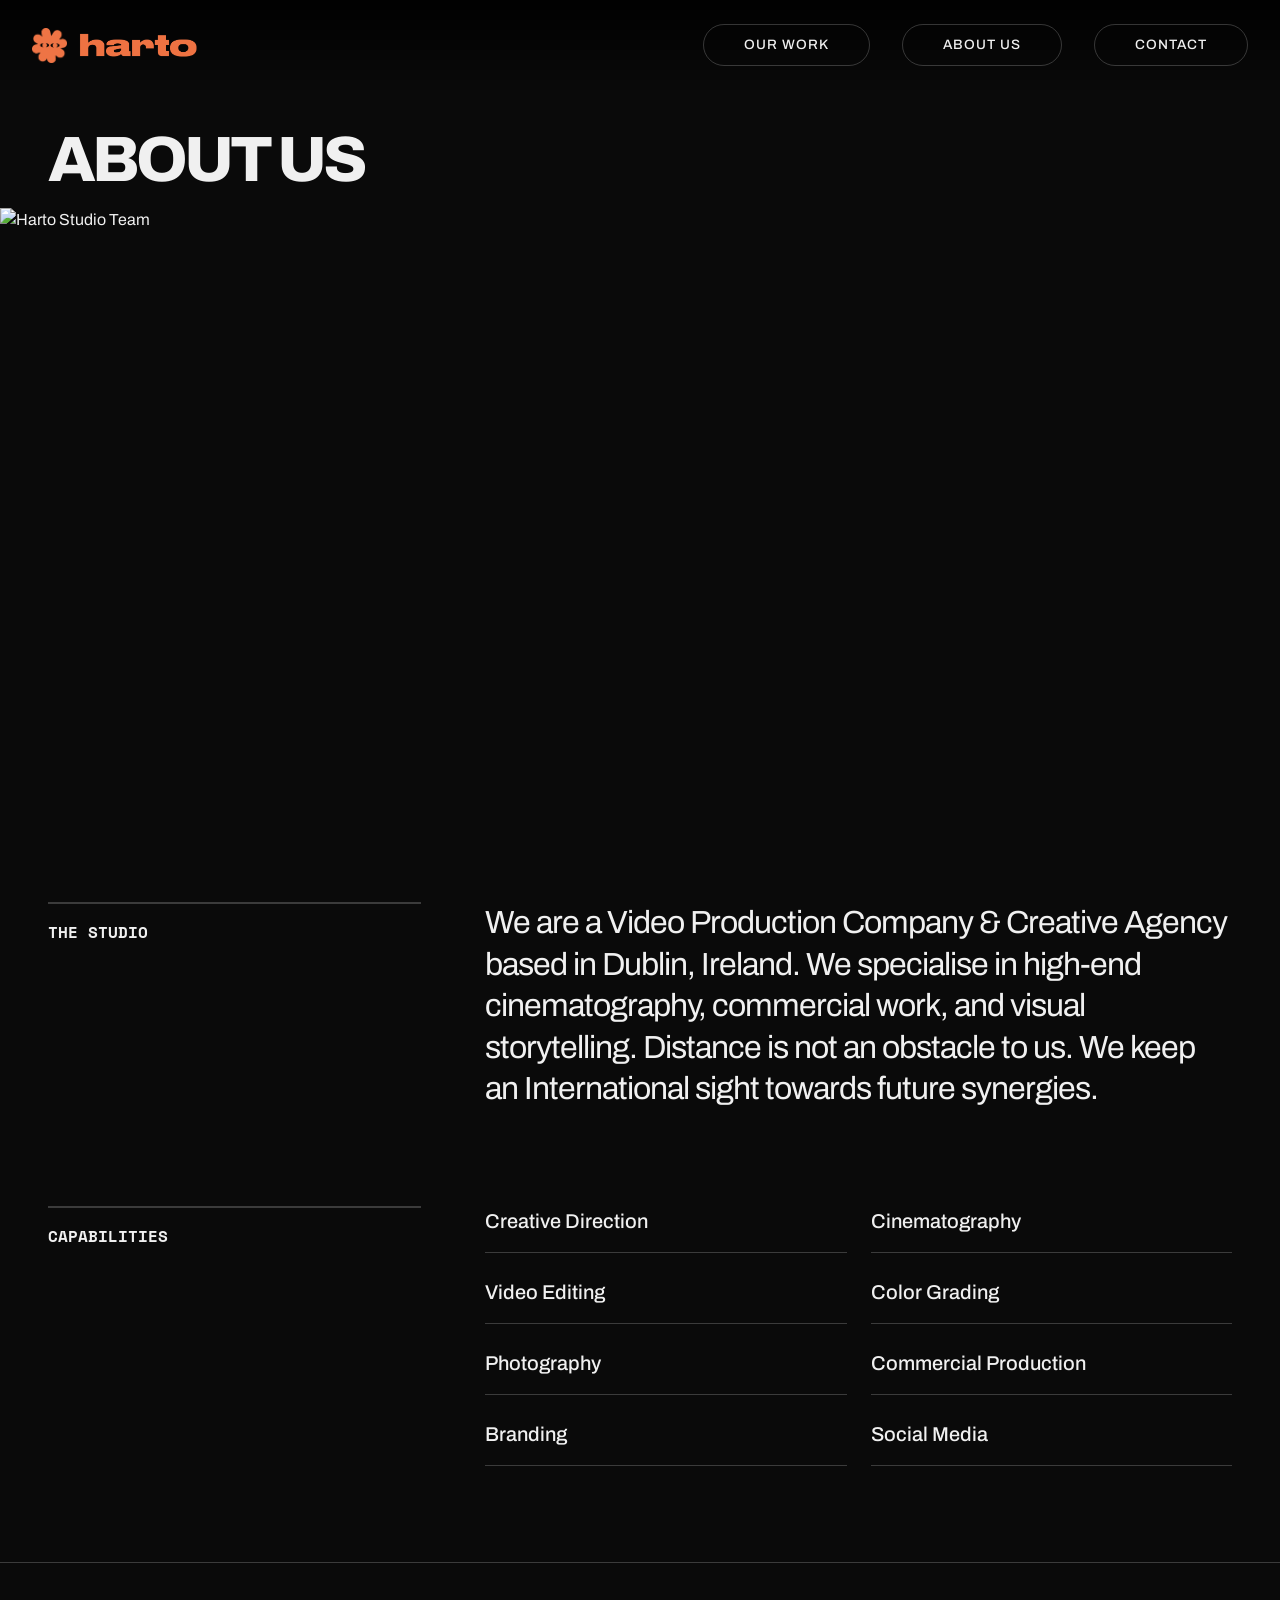
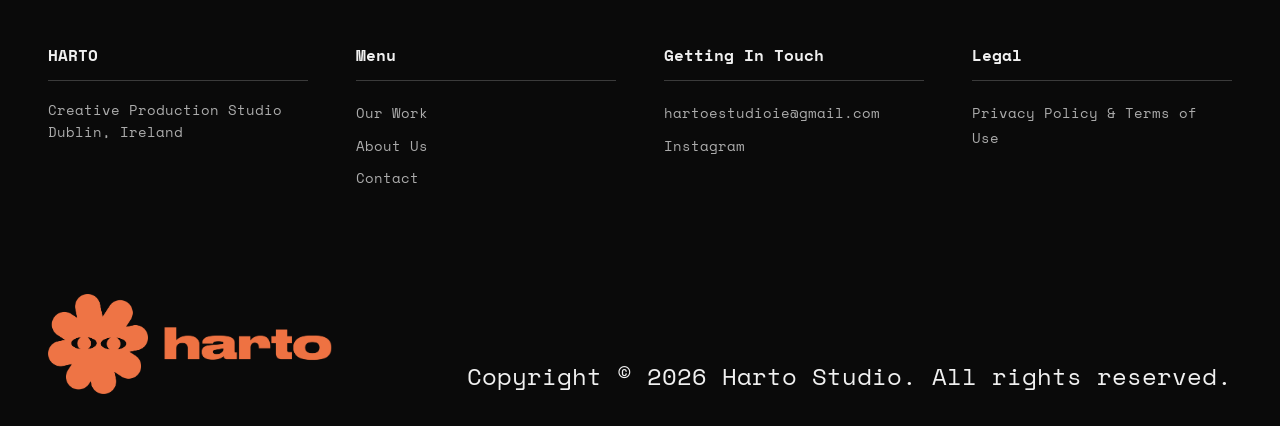
==== about-us.html @ 230cf4c4 "Harto Studio Copyright © Harto Studio by Ernesto Torrijos & Hector Sanchez Prieto. Designed by Diego" ====
<!DOCTYPE html>
<html lang="en">

<head>
    <meta charset="UTF-8">
    <meta name="viewport" content="width=device-width, initial-scale=1.0, viewport-fit=cover">
    <title>Harto Studio — About Us</title>
    <link rel="stylesheet" href="./css/style.css">
</head>

<body>
    <!-- Navbar -->
    <nav class="navbar" id="navbar">
        <a href="index.html" class="navbar__brand">
            <img src="./assets/images/harto-logo-icon.png" alt="Harto Icon" class="logo-icon">
            <img src="./assets/images/harto-logo.png" alt="Harto Studio" class="logo-text">
        </a>
        <div class="navbar__links">
            <a href="our-work.html" class="nav-btn">Our Work</a>
            <a href="about-us.html" class="nav-btn">About Us</a>
            <a href="contact.html" class="nav-btn">Contact</a>
        </div>
        <button class="navbar__toggle" id="navbarToggle" aria-label="Toggle menu">
            <span></span><span></span><span></span>
        </button>
    </nav>

    <!-- Page Title -->
    <header class="page-header">
        <h1>About Us</h1>
    </header>

    <!-- Hero -->
    <div class="about-hero">
        <img src="./assets/images/placeholder-6.jpg" alt="Harto Studio Team">
    </div>

    <!-- About Section -->
    <section class="about-section">
        <div>
            <h2>The Studio</h2>
        </div>
        <div>
            <p>We are a Video Production Company & Creative Agency based in Dublin, Ireland. We specialise in high-end
                cinematography, commercial work, and visual storytelling. Distance is not an obstacle to us. We keep an
                International sight towards future synergies.</p>
        </div>
    </section>

    <section class="about-section">
        <div>
            <h2>Capabilities</h2>
        </div>
        <div>
            <ul class="services-list">
                <li>Creative Direction</li>
                <li>Cinematography</li>
                <li>Video Editing</li>
                <li>Color Grading</li>
                <li>Photography</li>
                <li>Commercial Production</li>
                <li>Branding</li>
                <li>Social Media</li>
            </ul>
        </div>
    </section>

    <!-- Footer -->
    <footer class="site-footer">
        <div class="footer-grid">
            <div class="footer-col">
                <h4>HARTO</h4>
                <p>Creative Production Studio<br>Dublin, Ireland</p>
            </div>
            <div class="footer-col">
                <h4>Menu</h4>
                <ul class="footer-links">
                    <li><a href="our-work.html">Our Work</a></li>
                    <li><a href="about-us.html">About Us</a></li>
                    <li><a href="contact.html">Contact</a></li>
                </ul>
            </div>
            <div class="footer-col">
                <h4>Getting in Touch</h4>
                <ul class="footer-links">
                    <li><a href="mailto:hartoestudioie@gmail.com">hartoestudioie@gmail.com</a></li>
                    <li><a href="https://www.instagram.com/hartostudio" target="_blank"
                            rel="noopener noreferrer">Instagram</a></li>
                </ul>
            </div>
            <div class="footer-col">
                <h4>Legal</h4>
                <ul class="footer-links">
                    <!-- ID triggers the JS modal -->
                    <li><a href="#" id="openPrivacyModal">Privacy Policy & Terms of Use</a></li>
                </ul>
            </div>
        </div>
        <div class="footer-bottom">
            <div class="footer-logo">
                <img src="./assets/images/harto-logo-icon.png" class="logo-icon" alt="Harto Logo">
                <img src="./assets/images/harto-logo.png" class="logo-text" alt="Harto Studio">
            </div>
            <div class="footer-copyright">
                Copyright &copy; 2026 Harto Studio. All rights reserved.
            </div>
        </div>
    </footer>
    
    <!-- Privacy & Terms Modal -->
    <div class="modal-overlay" id="privacyModal">
        <div class="modal-content">
            <button class="modal-close" id="closePrivacyModal" aria-label="Close modal">&times;</button>
            <h2>Legal</h2>
            <div class="modal-body">
                <h3>Terms of Use</h3>
                <p>Welcome to Harto Studio. By accessing our website, you agree to be bound by these terms. All content,
                    videos, and media displayed on this site are the exclusive property of Harto Studio unless otherwise
                    noted. You may not distribute, reproduce, or use our work without explicit written permission.</p>
    
                <h3>Privacy Policy</h3>
                <p>Your privacy is important to us. Any information collected through our contact form is used strictly to
                    respond to your inquiries and project requests. We do not sell, trade, or otherwise transfer your
                    personal information to outside parties.</p>
            </div>
        </div>
    </div>

    <!-- JavaScript -->
    <script src="./js/script.js"></script>
</body>

</html>
---- css/style.css ----
/* =====================================================
   1. IMPORTS & VARIABLES
   ===================================================== */
@import url('https://fonts.googleapis.com/css2?family=Archivo:wght@300;400;500;600;700;800&family=Space+Mono:ital,wght@0,400;0,700;1,400&display=swap');

*,
*::before,
*::after {
    margin: 0;
    padding: 0;
    box-sizing: border-box;
}

:root {
    --navbar-height: 90px;
    --filmstrip-height: 100px;
    --color-bg: #0a0a0a;
    --color-text: #f0f0f0;
    --color-border: rgba(255, 255, 255, 0.2);
    --color-nav-bg: rgba(0, 0, 0, 0.9);
    --color-brand: #E56A45;
    --transition: 0.4s cubic-bezier(0.25, 1, 0.5, 1);
}

html {
    scroll-behavior: smooth;
}

body {
    font-family: 'Archivo', sans-serif;
    color: var(--color-text);
    background: var(--color-bg);
    line-height: 1.5;
    overflow-x: hidden;
}

/* =====================================================
   2. PAGE TRANSITIONS (Fade in/out, ignoring Navbar)
   ===================================================== */
@keyframes fadeInContent {
    from {
        opacity: 0;
    }

    to {
        opacity: 1;
    }
}

/* Fades in all main page wrappers smoothly, leaving nav untouched */
body>header,
body>main,
body>footer,
body>aside,
body>section,
body>div.about-hero {
    animation: fadeInContent 0.5s ease forwards;
    transition: opacity 0.5s ease;
}

/* Fades out all main page wrappers when navigating away */
body.fade-out>header,
body.fade-out>main,
body.fade-out>footer,
body.fade-out>aside,
body.fade-out>section,
body.fade-out>div.about-hero {
    opacity: 0;
    pointer-events: none;
    /* Prevents accidental clicks while fading out */
}

/* =====================================================
   3. INTRO OVERLAY
   ===================================================== */
.intro-overlay {
    position: fixed;
    top: 0;
    left: 0;
    width: 100vw;
    height: 100vh;
    background: #0a0a0a;
    z-index: 9999;
    display: flex;
    justify-content: center;
    align-items: center;
    transition: opacity 1s ease, visibility 1s ease;
}

.intro-overlay.hidden {
    opacity: 0;
    visibility: hidden;
}

.intro-content {
    display: flex;
    flex-direction: column;
    align-items: center;
    text-align: center;
}

.intro-icon {
    width: 80px;
    height: auto;
}

.intro-text {
    font-size: 1.5rem;
    color: #aaaaaa;
    font-weight: 400;
    letter-spacing: 3px;
    text-transform: uppercase;
    margin-top: 1.5rem;
}

.intro-brand {
    width: 250px;
    height: auto;
    margin-bottom: 1.5rem;
}

.intro-text-2 {
    font-size: 2rem;
    color: #aaaaaa;
    font-weight: 400;
    letter-spacing: 3px;
    text-transform: uppercase;
    margin-top: -2rem;
    margin-bottom: 2rem;
}

.enter-btn {
    font-family: 'Archivo', sans-serif;
    font-size: 1rem;
    text-transform: uppercase;
    letter-spacing: 2px;
    color: #ffffff;
    background: transparent;
    border: 1px solid rgba(255, 255, 255, 0.4);
    padding: 1rem 3.5rem;
    border-radius: 50px;
    cursor: pointer;
    transition: all var(--transition);
}

.enter-btn:hover {
    border-color: var(--color-brand);
    color: var(--color-brand);
}

/* =====================================================
   4. NAVBAR
   ===================================================== */
.navbar {
    position: fixed;
    top: 0;
    left: 0;
    width: 100%;
    height: var(--navbar-height);
    display: flex;
    align-items: center;
    justify-content: space-between;
    padding: 0 2rem;
    z-index: 1000;
    background: linear-gradient(to bottom, var(--color-nav-bg) 0%, transparent 100%);
}

.navbar__brand {
    display: flex;
    align-items: center;
    gap: 12px;
}

.logo-icon {
    height: 35px;
    width: auto;
}

.logo-text {
    height: 35px;
    width: auto;
    margin-top: 4px;
}

.navbar__links {
    display: flex;
    gap: 2rem;
}

.nav-btn {
    text-decoration: none;
    color: var(--color-text);
    font-weight: 500;
    font-size: 0.85rem;
    text-transform: uppercase;
    letter-spacing: 1px;
    padding: 0.6rem 2.5rem;
    border: 1px solid var(--color-border);
    border-radius: 50px;
    background: transparent;
    transition: all var(--transition);
}

.nav-btn:hover {
    color: var(--color-brand);
    border-color: var(--color-brand);
}

.navbar__toggle {
    display: none;
    flex-direction: column;
    justify-content: space-between;
    width: 30px;
    height: 20px;
    background: transparent;
    border: none;
    cursor: pointer;
    z-index: 1100;
}

.navbar__toggle span {
    display: block;
    width: 100%;
    height: 2px;
    background: var(--color-text);
    transition: all var(--transition);
}

/* =====================================================
   5. HOME PAGE (Gallery & Filmstrip)
   ===================================================== */
.gallery {
    display: flex;
    width: 100vw;
    height: 100vh;
    overflow-x: auto;
    overflow-y: hidden;
    scroll-snap-type: x mandatory;
    scrollbar-width: none;
}

.gallery::-webkit-scrollbar {
    display: none;
}

.gallery__item {
    flex: 0 0 100vw;
    height: 100vh;
    scroll-snap-align: center;
    position: relative;
}

.gallery__link {
    display: flex;
    align-items: flex-end;
    width: 100%;
    height: 100%;
    padding: 5rem 3rem calc(var(--filmstrip-height) + 2rem);
    text-decoration: none;
    color: #ffffff;
}

.gallery__video {
    position: absolute;
    top: 0;
    left: 0;
    width: 100%;
    height: 100%;
    object-fit: cover;
    z-index: -2;
}

.gallery__item::after {
    content: '';
    position: absolute;
    bottom: 0;
    left: 0;
    width: 100%;
    height: 60%;
    background: linear-gradient(to top, rgba(0, 0, 0, 0.95) 0%, transparent 100%);
    z-index: -1;
    pointer-events: none;
}

.gallery__content h2 {
    font-size: 2vw;
    font-weight: 700;
    letter-spacing: -2px;
    line-height: 1;
    margin-bottom: 0.5rem;
    transition: color var(--transition);
    filter: drop-shadow(3px 3px 3px black);
}

.gallery__link:hover .gallery__content h2 {
    color: var(--color-brand);
}

.gallery__content p {
    font-size: 1rem;
    font-family: 'Space Mono', monospace;
    text-transform: uppercase;
    letter-spacing: 2px;
    opacity: 0.8;
}

.filmstrip {
    position: fixed;
    bottom: 0;
    left: 0;
    width: 100%;
    height: var(--filmstrip-height);
    display: flex;
    background: #000;
    z-index: 1000;
    overflow-x: auto;
    scrollbar-width: none;
}

.filmstrip::-webkit-scrollbar {
    display: none;
}

.filmstrip::before,
.filmstrip::after {
    content: '';
    margin: auto;
}

.filmstrip__item {
    flex: 0 0 auto;
    width: 180px;
    height: 100%;
    cursor: pointer;
    overflow: hidden;
    position: relative;
    border-right: 1px solid rgba(255, 255, 255, 0.1);
}

.filmstrip__item video {
    width: 100%;
    height: 100%;
    object-fit: cover;
    opacity: 0.5;
    transition: opacity var(--transition), transform var(--transition);
    pointer-events: none;
}

.filmstrip__item.active video {
    opacity: 1;
}

.filmstrip__item.active::after {
    content: '';
    position: absolute;
    top: 0;
    left: 0;
    width: 100%;
    height: 4px;
    background: var(--color-brand);
}

.filmstrip__item:hover video {
    opacity: 1;
    transform: scale(1.05);
}

/* =====================================================
   Page Headers (Our Work, About Us, Contact)
   ===================================================== */
.page-header {
    padding: 10rem 3rem 3rem;
    background: var(--color-bg);
}

.page-header h1 {
    font-size: 5vw;
    font-weight: 800;
    text-transform: uppercase;
    line-height: 0;
    letter-spacing: -4px;
    margin: 0;
}

/* =====================================================
   6. OUR WORK
   ===================================================== */
.work-grid {
    display: grid;
    grid-template-columns: 1fr 1fr;
    border-top: 1px solid var(--color-border);
}

.work-item {
    border-bottom: 1px solid var(--color-border);
    border-right: 1px solid var(--color-border);
    text-decoration: none;
    color: var(--color-text);
    display: block;
}

.work-item:nth-child(even) {
    border-right: none;
}

.work-item__image {
    width: 100%;
    aspect-ratio: 16/9;
    overflow: hidden;
    background: #000;
}

.work-item__image img,
.work-item__image video {
    width: 100%;
    height: 100%;
    object-fit: cover;
    transition: transform 0.6s ease;
}

.work-item:hover .work-item__image img,
.work-item:hover .work-item__image video {
    transform: scale(1.04);
}

.work-item__meta {
    display: flex;
    justify-content: space-between;
    padding: 1.5rem;
    font-family: 'Space Mono', monospace;
    font-size: 0.85rem;
    text-transform: uppercase;
    border-top: 1px solid var(--color-border);
}

.work-item__meta span:last-child {
    opacity: 0.6;
}

.work-item--center {
    display: flex;
    justify-content: center;
    align-items: center;
    cursor: default;
    /* Removes the pointer cursor since it's not a link */
}

.work-item--center img {
    width: 30%;
    height: auto;
}

.brands-section {
    padding: 4rem 3rem;
    background: var(--color-bg);
    border-top: 1px solid var(--color-border);
    text-align: center;
}

.brands-title {
    font-size: 2rem;
    text-transform: uppercase;
    letter-spacing: 2px;
    margin-bottom: 3.5rem;
    color: var(--color-text);
}

.brands-container {
    display: flex;
    justify-content: center;
    align-items: center;
    flex-wrap: wrap;
    gap: 4.5rem;
    max-width: 1200px;
    margin: 0 auto;
}

.brand-logo {
    height: 50px;
    width: auto;
    object-fit: contain;
    opacity: 0.7;
    transition: opacity var(--transition), transform var(--transition);
}

.brand-logo:hover {
    opacity: 1;
    transform: scale(1.05);
}

/* =====================================================
   7. ABOUT US
   ===================================================== */
.about-hero {
    width: 100vw;
    height: 70vh;
    margin-bottom: 4rem;
    overflow: hidden;
}

.about-hero img {
    width: 100%;
    height: 100%;
    object-fit: cover;
}

.about-section {
    display: grid;
    grid-template-columns: 1fr 2fr;
    gap: 4rem;
    padding: 0 3rem 6rem;
}

.about-section h2 {
    font-family: 'Space Mono', monospace;
    font-size: 1rem;
    text-transform: uppercase;
    border-top: 2px solid var(--color-border);
    padding-top: 1rem;
}

.about-section p {
    font-size: 2rem;
    font-weight: 400;
    line-height: 1.3;
    letter-spacing: -1px;
}

.services-list {
    list-style: none;
    display: grid;
    grid-template-columns: 1fr 1fr;
    gap: 1.5rem;
    font-size: 1.25rem;
    font-weight: 500;
}

.services-list li {
    padding-bottom: 1rem;
    border-bottom: 1px solid var(--color-border);
}

/* =====================================================
   11. CONTACT FORM
   ===================================================== */
.contact-page-wrapper {
    min-height: 100vh;
    display: flex;
    flex-direction: column;
}

.contact-section {
    padding: 0 3rem 6rem;
    background: var(--color-bg);
}

.contact-container {
    display: grid;
    grid-template-columns: 1fr 2fr;
    gap: 4rem;
    border-top: 2px solid var(--color-border);
    padding-top: 3rem;
}

.contact-info h3 {
    font-family: 'Space Mono', monospace;
    font-size: 1rem;
    text-transform: uppercase;
    margin-bottom: 1rem;
    color: var(--color-brand);
}

.contact-info p {
    font-size: 1.5rem;
    font-weight: 300;
    line-height: 1.4;
    letter-spacing: -0.5px;
    opacity: 0.9;
}

.contact-form {
    display: flex;
    flex-direction: column;
    gap: 2.5rem;
}

.form-group {
    display: flex;
    flex-direction: column;
    gap: 0.8rem;
}

.form-group label {
    font-family: 'Space Mono', monospace;
    font-size: 0.85rem;
    text-transform: uppercase;
    opacity: 0.7;
    letter-spacing: 1px;
}

.contact-form input,
.contact-form textarea {
    width: 100%;
    background: transparent;
    border: none;
    border-bottom: 1px solid var(--color-border);
    color: var(--color-text);
    font-family: 'Archivo', sans-serif;
    font-size: 1.25rem;
    padding: 0.5rem 0;
    transition: border-color var(--transition);
    resize: vertical;
    /* Allows users to resize textarea vertically but not horizontally */
}

.contact-form input:focus,
.contact-form textarea:focus {
    outline: none;
    border-bottom-color: var(--color-brand);
}

.contact-form input::placeholder,
.contact-form textarea::placeholder {
    color: rgba(255, 255, 255, 0.2);
    font-size: 1rem;
}

.submit-btn {
    align-self: flex-start;
    font-family: 'Archivo', sans-serif;
    font-size: 1rem;
    text-transform: uppercase;
    letter-spacing: 2px;
    color: var(--color-text);
    background: transparent;
    border: 1px solid var(--color-border);
    padding: 1rem 3.5rem;
    border-radius: 50px;
    cursor: pointer;
    transition: all var(--transition);
    margin-top: 1rem;
}

.submit-btn:hover {
    border-color: var(--color-brand);
    color: var(--color-brand);
}

/* =====================================================
   8. FOOTER
   ===================================================== */
.site-footer {
    background: var(--color-bg);
    color: var(--color-text);
    padding: 5rem 3rem 2rem;
    font-family: 'Space Mono', monospace;
    border-top: 1px solid var(--color-border);
}

.footer-grid {
    display: grid;
    grid-template-columns: repeat(4, 1fr);
    gap: 3rem;
    margin-bottom: 6rem;
}

.footer-col h4 {
    font-size: 1rem;
    font-weight: 700;
    text-transform: capitalize;
    border-bottom: 1px solid var(--color-border);
    padding-bottom: 0.8rem;
    margin-bottom: 1.2rem;
}

.footer-col p,
.footer-col a {
    font-size: 0.85rem;
    color: var(--color-text);
    opacity: 0.7;
    line-height: 1.6;
    text-decoration: none;
    transition: color var(--transition);
}

.footer-col a:hover {
    color: var(--color-brand);
    opacity: 1;
}

.footer-links {
    list-style: none;
}

.footer-links li {
    margin-bottom: 0.5rem;
}

.mt-2 {
    margin-top: 3rem;
}

.footer-bottom {
    display: flex;
    justify-content: space-between;
    align-items: flex-end;
}

.footer-logo {
    display: flex;
    align-items: center;
    gap: 15px;
}

.footer-logo .logo-icon {
    height: 100px;
    width: auto;
}

.footer-logo .logo-text {
    height: 50px;
    width: auto;
    margin-top: 5px;
}

.footer-copyright {
    font-size: 1.5rem;
    font-weight: 400;
}

/* =====================================================
   MODAL (Privacy & Terms)
   ===================================================== */
.modal-overlay {
    position: fixed;
    top: 0;
    left: 0;
    width: 100vw;
    height: 100vh;
    background: rgba(0, 0, 0, 0.85);
    backdrop-filter: blur(5px);
    z-index: 10000;
    display: flex;
    justify-content: center;
    align-items: center;
    opacity: 0;
    visibility: hidden;
    transition: opacity var(--transition), visibility var(--transition);
}

.modal-overlay.active {
    opacity: 1;
    visibility: visible;
}

.modal-content {
    background: var(--color-bg);
    border: 1px solid var(--color-border);
    width: 90%;
    max-width: 800px;
    max-height: 80vh;
    padding: 4rem 3rem;
    position: relative;
    overflow-y: auto;
    transform: translateY(30px);
    transition: transform var(--transition);
}

.modal-overlay.active .modal-content {
    transform: translateY(0);
}

.modal-content h2 {
    font-size: 2.5rem;
    font-weight: 700;
    letter-spacing: -1px;
    margin-bottom: 1rem;
    border-bottom: 1px solid var(--color-border);
    padding-bottom: 1rem;
}

.modal-close {
    position: absolute;
    top: 1.5rem;
    right: 2rem;
    background: transparent;
    border: none;
    color: var(--color-text);
    font-size: 2.5rem;
    cursor: pointer;
    line-height: 1;
    transition: color var(--transition);
}

.modal-close:hover {
    color: var(--color-brand);
}

.modal-body {
    font-size: 1rem;
    line-height: 1.6;
    opacity: 0.8;
}

.modal-body h3 {
    color: var(--color-brand);
    margin: 2rem 0 0.5rem;
    font-family: 'Space Mono', monospace;
    text-transform: uppercase;
    font-size: 1rem;
    letter-spacing: 1px;
}

/* Footer Legal Link Styling */
.footer-legal a {
    font-family: 'Space Mono', monospace;
    font-size: 0.85rem;
    color: var(--color-text);
    opacity: 0.5;
    text-decoration: none;
    text-transform: uppercase;
    transition: all var(--transition);
}

.footer-legal a:hover {
    opacity: 1;
    color: var(--color-brand);
}

/* =====================================================
   9. PROJECT PAGES (Individual Video/Gallery)
   ===================================================== */
.project-hero {
    position: relative;
    width: 100vw;
    height: 100vh;
    overflow: hidden;
}

.project-hero__video {
    width: 100%;
    height: 100%;
    object-fit: cover;
}

.project-header {
    text-align: center;
    padding: 6rem 2rem;
    background: var(--color-bg);
}

.project-header h1 {
    font-size: 4rem;
    font-weight: 700;
    letter-spacing: -2px;
    margin-bottom: 0.5rem;
}

.project-header p {
    font-family: 'Space Mono', monospace;
    font-size: 1rem;
    opacity: 0.7;
    text-transform: uppercase;
    letter-spacing: 2px;
}

/* --- Project Description Styling --- */
.project-meta {
    margin-bottom: 4rem;
    /* Adds breathing room between the title/meta and the description */
}

.project-description {
    max-width: 1000px;
    margin: 0 auto;
    text-align: left;
    display: flex;
    flex-direction: column;
    gap: 1.2rem;
}

.project-description h3 {
    font-size: 2rem;
    font-weight: 400;
    line-height: 1.3;
    letter-spacing: -1px;
}

.project-header .project-description p {
    font-family: 'Archivo', sans-serif;
    font-size: 1.15rem;
    font-weight: 300;
    text-transform: none;
    letter-spacing: normal;
    opacity: 0.85;
    line-height: 1.6;
}

.project-gallery {
    display: flex;
    flex-direction: column;
    width: 100vw;
    background: var(--color-bg);
}

.gallery-row {
    display: flex;
    width: 100%;
}

.gallery-row img {
    width: 100%;
    height: auto;
    object-fit: cover;
    display: block;
}

.gallery-row--full img {
    width: 100%;
}

.gallery-row--half img {
    width: 50%;
}

.gallery-row--asym img:first-child {
    width: 60%;
}

.gallery-row--asym img:last-child {
    width: 40%;
}

/* =====================================================
   10. RESPONSIVENESS
   ===================================================== */
@media (max-width: 1024px) {
    .contact-container {
        grid-template-columns: 1fr;
        gap: 3rem;
    }

    .footer-grid {
        grid-template-columns: repeat(2, 1fr);
    }

    .about-section {
        grid-template-columns: 1fr;
        gap: 2rem;
    }

    .about-section p {
        font-size: 1.5rem;
    }

    .brands-container {
        gap: 3rem;
    }

    .brand-logo {
        height: 35px;
    }
}

@media (max-width: 900px) {
    .navbar {
        justify-content: space-between;
    }

    .logo-text {
        display: none;
    }

    .navbar__links {
        position: fixed;
        top: 0;
        right: -100%;
        width: 100vw;
        height: 100vh;
        background: var(--color-bg);
        flex-direction: column;
        justify-content: center;
        align-items: center;
        transition: right var(--transition);
    }

    .navbar__links.active {
        right: 0;
    }

    .navbar__toggle {
        display: flex;
    }

    .navbar__toggle.open span:nth-child(1) {
        transform: rotate(45deg);
    }

    .navbar__toggle.open span:nth-child(2) {
        opacity: 0;
    }

    .navbar__toggle.open span:nth-child(3) {
        transform: rotate(-45deg);
    }

    .nav-btn {
        border: none;
        font-size: 1.5rem;
    }

    .work-grid {
        grid-template-columns: 1fr;
    }

    .work-item {
        border-right: none;
    }

    .page-header h1 {
        font-size: 10vw;
    }
}

@media (max-width: 768px) {

    /* Improved mobile padding for better readability */
    .page-header {
        padding: 8rem 2rem 2rem;
    }

    .about-section,
    .contact-section {
        padding: 0 2rem 4rem;
    }

    .site-footer {
        padding: 4rem 2rem 2rem;
    }

    .project-header {
        padding: 5rem 1.5rem;
    }

    .project-description h3 {
        font-size: 1.5rem;
    }

    .project-header .project-description p {
        font-size: 1rem;
    }

    .footer-grid {
        grid-template-columns: 1fr;
        gap: 2.5rem;
        margin-bottom: 4rem;
    }

    .footer-bottom {
        flex-direction: column;
        align-items: flex-start;
        gap: 1.5rem;
    }

    .gallery__content h2 {
        font-size: 2.5rem;
    }

    .project-header h1 {
        font-size: 2.5rem;
    }

    .gallery-row--half,
    .gallery-row--asym {
        flex-direction: column;
    }

    .gallery-row--half img,
    .gallery-row--asym img:first-child,
    .gallery-row--asym img:last-child {
        width: 100%;
    }

    .services-list {
        grid-template-columns: 1fr;
    }

    /* Brands section mobile adaptations */
    .brands-section {
        padding: 4rem 2rem;
    }

    .brands-container {
        gap: 2rem;
    }

    .brand-logo {
        height: 30px;
        max-width: 40%;
        /* Prevents logos from overflowing on small screens */
    }
}

@media (max-width: 480px) {
    .page-header h1 {
        font-size: 12vw;
    }

    .footer-copyright {
        font-size: 1rem;
        /* Scaled down the copyright text for phones */
    }

    .brands-container {
        gap: 1.5rem;
    }

    .brand-logo {
        height: 25px;
        max-width: 45%;
    }
}
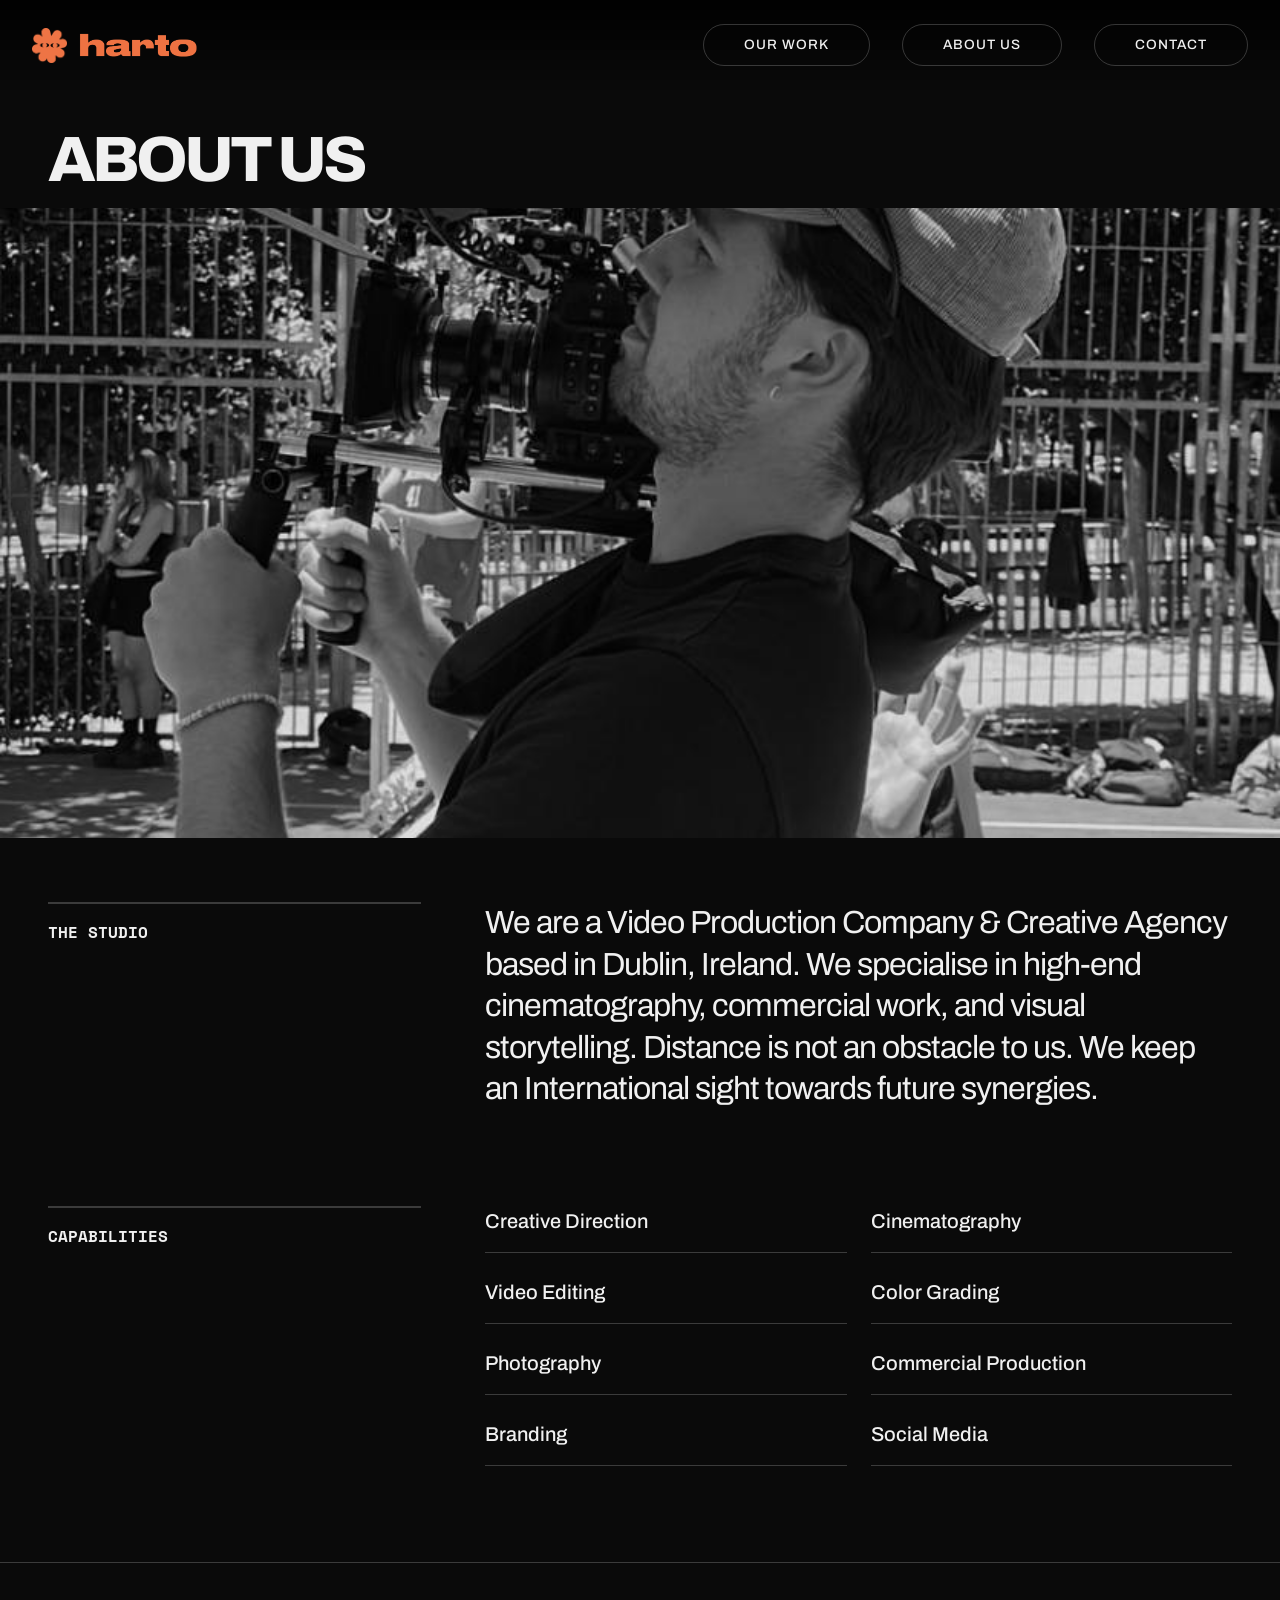
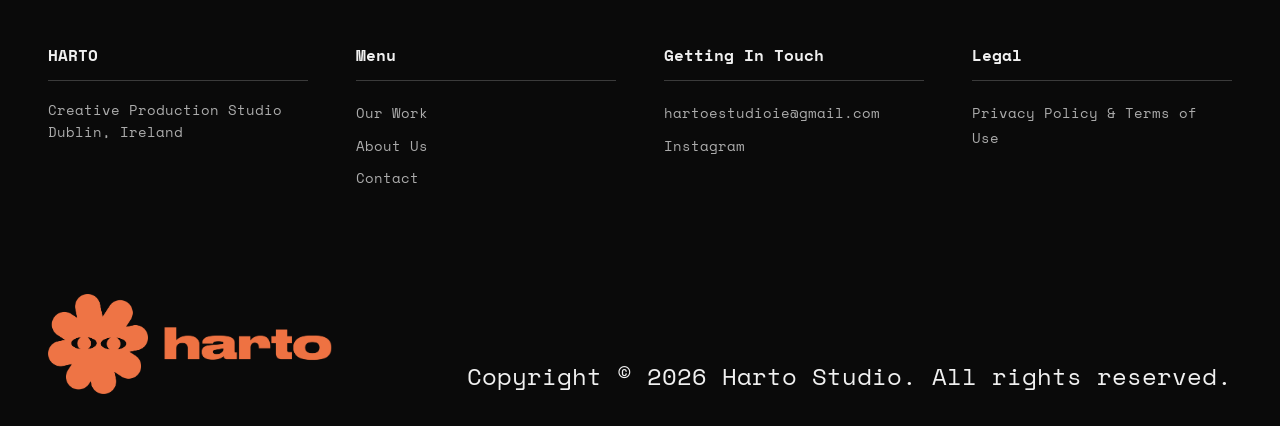
==== commit 5881a657: "Update team image in about-us.html" ====
--- a/about-us.html
+++ b/about-us.html
@@ -5,6 +5,7 @@
     <meta charset="UTF-8">
     <meta name="viewport" content="width=device-width, initial-scale=1.0, viewport-fit=cover">
     <title>Harto Studio — About Us</title>
+    <link rel="icon" type="image/x-icon" href="./assets/images/harto-logo-icon.png">
     <link rel="stylesheet" href="./css/style.css">
 </head>
 
@@ -32,7 +33,7 @@
 
     <!-- Hero -->
     <div class="about-hero">
-        <img src="./assets/images/placeholder-6.jpg" alt="Harto Studio Team">
+        <img src="./assets/images/about-us.jpeg" alt="Harto Studio Team">
     </div>
 
     <!-- About Section -->
@@ -106,7 +107,7 @@
             </div>
         </div>
     </footer>
-    
+
     <!-- Privacy & Terms Modal -->
     <div class="modal-overlay" id="privacyModal">
         <div class="modal-content">
@@ -117,9 +118,10 @@
                 <p>Welcome to Harto Studio. By accessing our website, you agree to be bound by these terms. All content,
                     videos, and media displayed on this site are the exclusive property of Harto Studio unless otherwise
                     noted. You may not distribute, reproduce, or use our work without explicit written permission.</p>
-    
+
                 <h3>Privacy Policy</h3>
-                <p>Your privacy is important to us. Any information collected through our contact form is used strictly to
+                <p>Your privacy is important to us. Any information collected through our contact form is used strictly
+                    to
                     respond to your inquiries and project requests. We do not sell, trade, or otherwise transfer your
                     personal information to outside parties.</p>
             </div>
@@ -130,4 +132,4 @@
     <script src="./js/script.js"></script>
 </body>
 
-</html>+</html>
--- a/css/style.css
+++ b/css/style.css
@@ -67,7 +67,6 @@
 body.fade-out>div.about-hero {
     opacity: 0;
     pointer-events: none;
-    /* Prevents accidental clicks while fading out */
 }
 
 /* =====================================================
@@ -78,7 +77,7 @@
     top: 0;
     left: 0;
     width: 100vw;
-    height: 100vh;
+    height: 100dvh;
     background: #0a0a0a;
     z-index: 9999;
     display: flex;
@@ -161,7 +160,7 @@
     align-items: center;
     justify-content: space-between;
     padding: 0 2rem;
-    z-index: 1000;
+    z-index: 1005;
     background: linear-gradient(to bottom, var(--color-nav-bg) 0%, transparent 100%);
 }
 
@@ -169,6 +168,8 @@
     display: flex;
     align-items: center;
     gap: 12px;
+    position: relative;
+    z-index: 1010;
 }
 
 .logo-icon {
@@ -215,7 +216,7 @@
     background: transparent;
     border: none;
     cursor: pointer;
-    z-index: 1100;
+    z-index: 1010;
 }
 
 .navbar__toggle span {
@@ -232,7 +233,7 @@
 .gallery {
     display: flex;
     width: 100vw;
-    height: 100vh;
+    height: 100dvh;
     overflow-x: auto;
     overflow-y: hidden;
     scroll-snap-type: x mandatory;
@@ -245,7 +246,7 @@
 
 .gallery__item {
     flex: 0 0 100vw;
-    height: 100vh;
+    height: 100dvh;
     scroll-snap-align: center;
     position: relative;
 }
@@ -366,7 +367,7 @@
 }
 
 /* =====================================================
-   Page Headers (Our Work, About Us, Contact)
+   Page Headers
    ===================================================== */
 .page-header {
     padding: 10rem 3rem 3rem;
@@ -442,7 +443,6 @@
     justify-content: center;
     align-items: center;
     cursor: default;
-    /* Removes the pointer cursor since it's not a link */
 }
 
 .work-item--center img {
@@ -541,7 +541,7 @@
 }
 
 /* =====================================================
-   11. CONTACT FORM
+   8. CONTACT
    ===================================================== */
 .contact-page-wrapper {
     min-height: 100vh;
@@ -610,7 +610,6 @@
     padding: 0.5rem 0;
     transition: border-color var(--transition);
     resize: vertical;
-    /* Allows users to resize textarea vertically but not horizontally */
 }
 
 .contact-form input:focus,
@@ -647,7 +646,7 @@
 }
 
 /* =====================================================
-   8. FOOTER
+   9. FOOTER
    ===================================================== */
 .site-footer {
     background: var(--color-bg);
@@ -729,14 +728,14 @@
 }
 
 /* =====================================================
-   MODAL (Privacy & Terms)
+   10. MODAL (Privacy & Terms)
    ===================================================== */
 .modal-overlay {
     position: fixed;
     top: 0;
     left: 0;
     width: 100vw;
-    height: 100vh;
+    height: 100dvh;
     background: rgba(0, 0, 0, 0.85);
     backdrop-filter: blur(5px);
     z-index: 10000;
@@ -811,7 +810,6 @@
     letter-spacing: 1px;
 }
 
-/* Footer Legal Link Styling */
 .footer-legal a {
     font-family: 'Space Mono', monospace;
     font-size: 0.85rem;
@@ -828,12 +826,12 @@
 }
 
 /* =====================================================
-   9. PROJECT PAGES (Individual Video/Gallery)
+   11. PROJECT PAGES (Individual Video/Gallery)
    ===================================================== */
 .project-hero {
     position: relative;
     width: 100vw;
-    height: 100vh;
+    height: 100dvh;
     overflow: hidden;
 }
 
@@ -864,10 +862,8 @@
     letter-spacing: 2px;
 }
 
-/* --- Project Description Styling --- */
 .project-meta {
     margin-bottom: 4rem;
-    /* Adds breathing room between the title/meta and the description */
 }
 
 .project-description {
@@ -932,7 +928,7 @@
 }
 
 /* =====================================================
-   10. RESPONSIVENESS
+   12. RESPONSIVENESS
    ===================================================== */
 @media (max-width: 1024px) {
     .contact-container {
@@ -976,11 +972,13 @@
         top: 0;
         right: -100%;
         width: 100vw;
-        height: 100vh;
+        height: 100dvh;
         background: var(--color-bg);
         flex-direction: column;
-        justify-content: center;
+        justify-content: flex-start;
+        padding-top: 25dvh;
         align-items: center;
+        gap: 2.5rem;
         transition: right var(--transition);
     }
 
@@ -990,10 +988,12 @@
 
     .navbar__toggle {
         display: flex;
+        position: relative;
+        z-index: 1010;
     }
 
     .navbar__toggle.open span:nth-child(1) {
-        transform: rotate(45deg);
+        transform: rotate(45deg) translate(5px, 5px);
     }
 
     .navbar__toggle.open span:nth-child(2) {
@@ -1001,7 +1001,7 @@
     }
 
     .navbar__toggle.open span:nth-child(3) {
-        transform: rotate(-45deg);
+        transform: rotate(-45deg) translate(5px, -5px);
     }
 
     .nav-btn {
@@ -1023,8 +1023,26 @@
 }
 
 @media (max-width: 768px) {
-
-    /* Improved mobile padding for better readability */
+    .intro-icon {
+        width: 60px;
+    }
+
+    .intro-text {
+        font-size: 1.2rem;
+        margin-top: 1rem;
+    }
+
+    .intro-brand {
+        width: 180px;
+        margin-bottom: 1rem;
+    }
+
+    .intro-text-2 {
+        font-size: 1.5rem;
+        margin-top: -1.5rem;
+        margin-bottom: 1.5rem;
+    }
+
     .page-header {
         padding: 8rem 2rem 2rem;
     }
@@ -1085,7 +1103,6 @@
         grid-template-columns: 1fr;
     }
 
-    /* Brands section mobile adaptations */
     .brands-section {
         padding: 4rem 2rem;
     }
@@ -1097,7 +1114,6 @@
     .brand-logo {
         height: 30px;
         max-width: 40%;
-        /* Prevents logos from overflowing on small screens */
     }
 }
 
@@ -1108,7 +1124,6 @@
 
     .footer-copyright {
         font-size: 1rem;
-        /* Scaled down the copyright text for phones */
     }
 
     .brands-container {
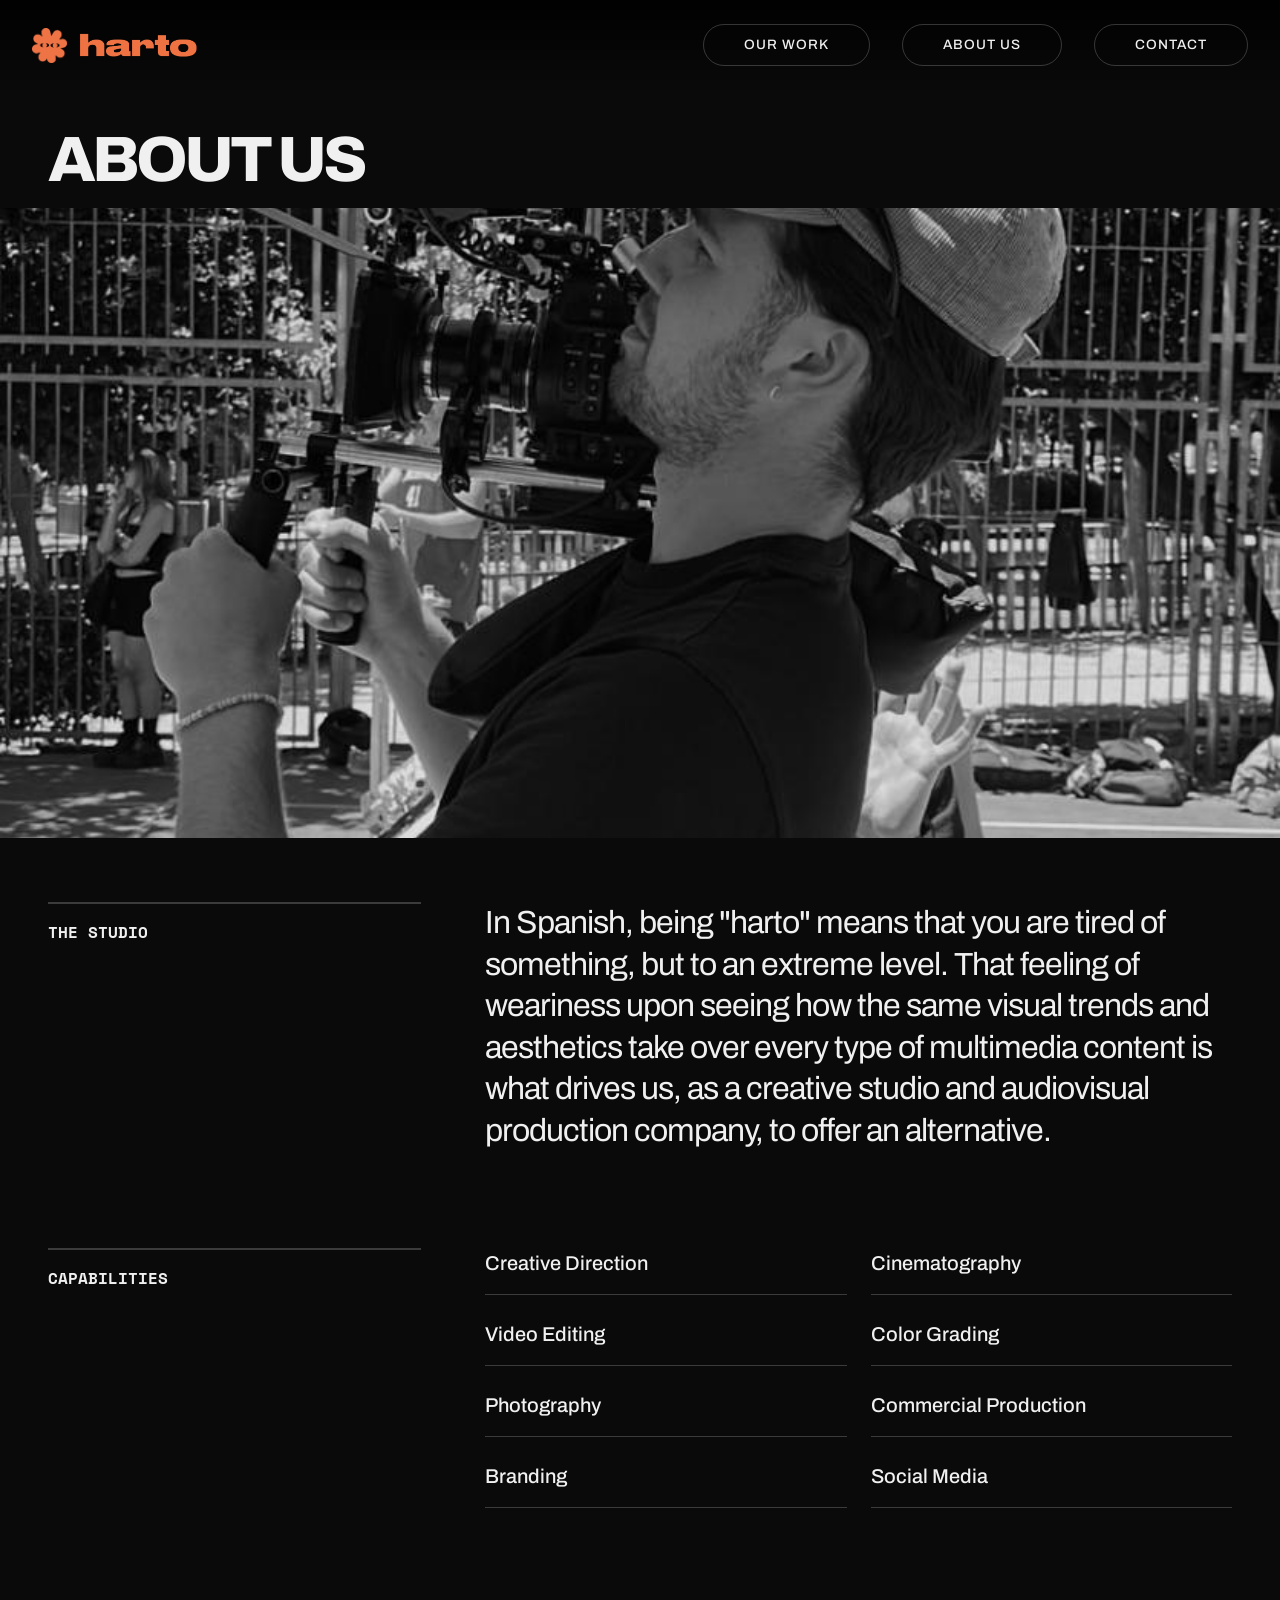
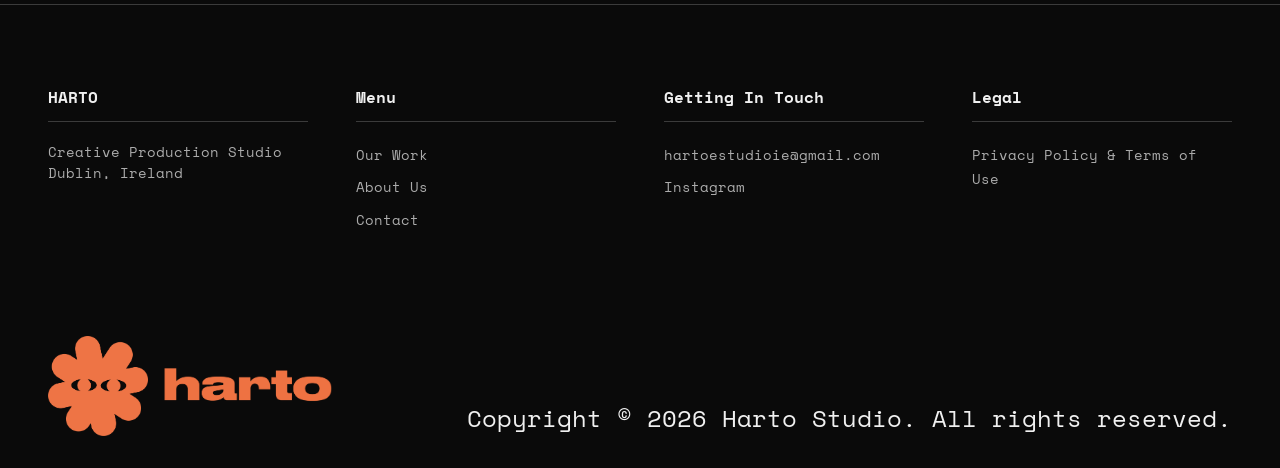
==== commit 797c1c4d: "Update about-us.html" ====
--- a/about-us.html
+++ b/about-us.html
@@ -42,9 +42,10 @@
             <h2>The Studio</h2>
         </div>
         <div>
-            <p>We are a Video Production Company & Creative Agency based in Dublin, Ireland. We specialise in high-end
-                cinematography, commercial work, and visual storytelling. Distance is not an obstacle to us. We keep an
-                International sight towards future synergies.</p>
+            <p>In Spanish, being "harto" means that you are tired of something, but to an extreme level. That feeling
+                of weariness upon seeing how the same visual trends and aesthetics take over every type of multimedia
+                content is what drives us, as a creative studio and audiovisual production company, to offer an
+                alternative.</p>
         </div>
     </section>
 
@@ -132,4 +133,4 @@
     <script src="./js/script.js"></script>
 </body>
 
-</html>
+</html>
